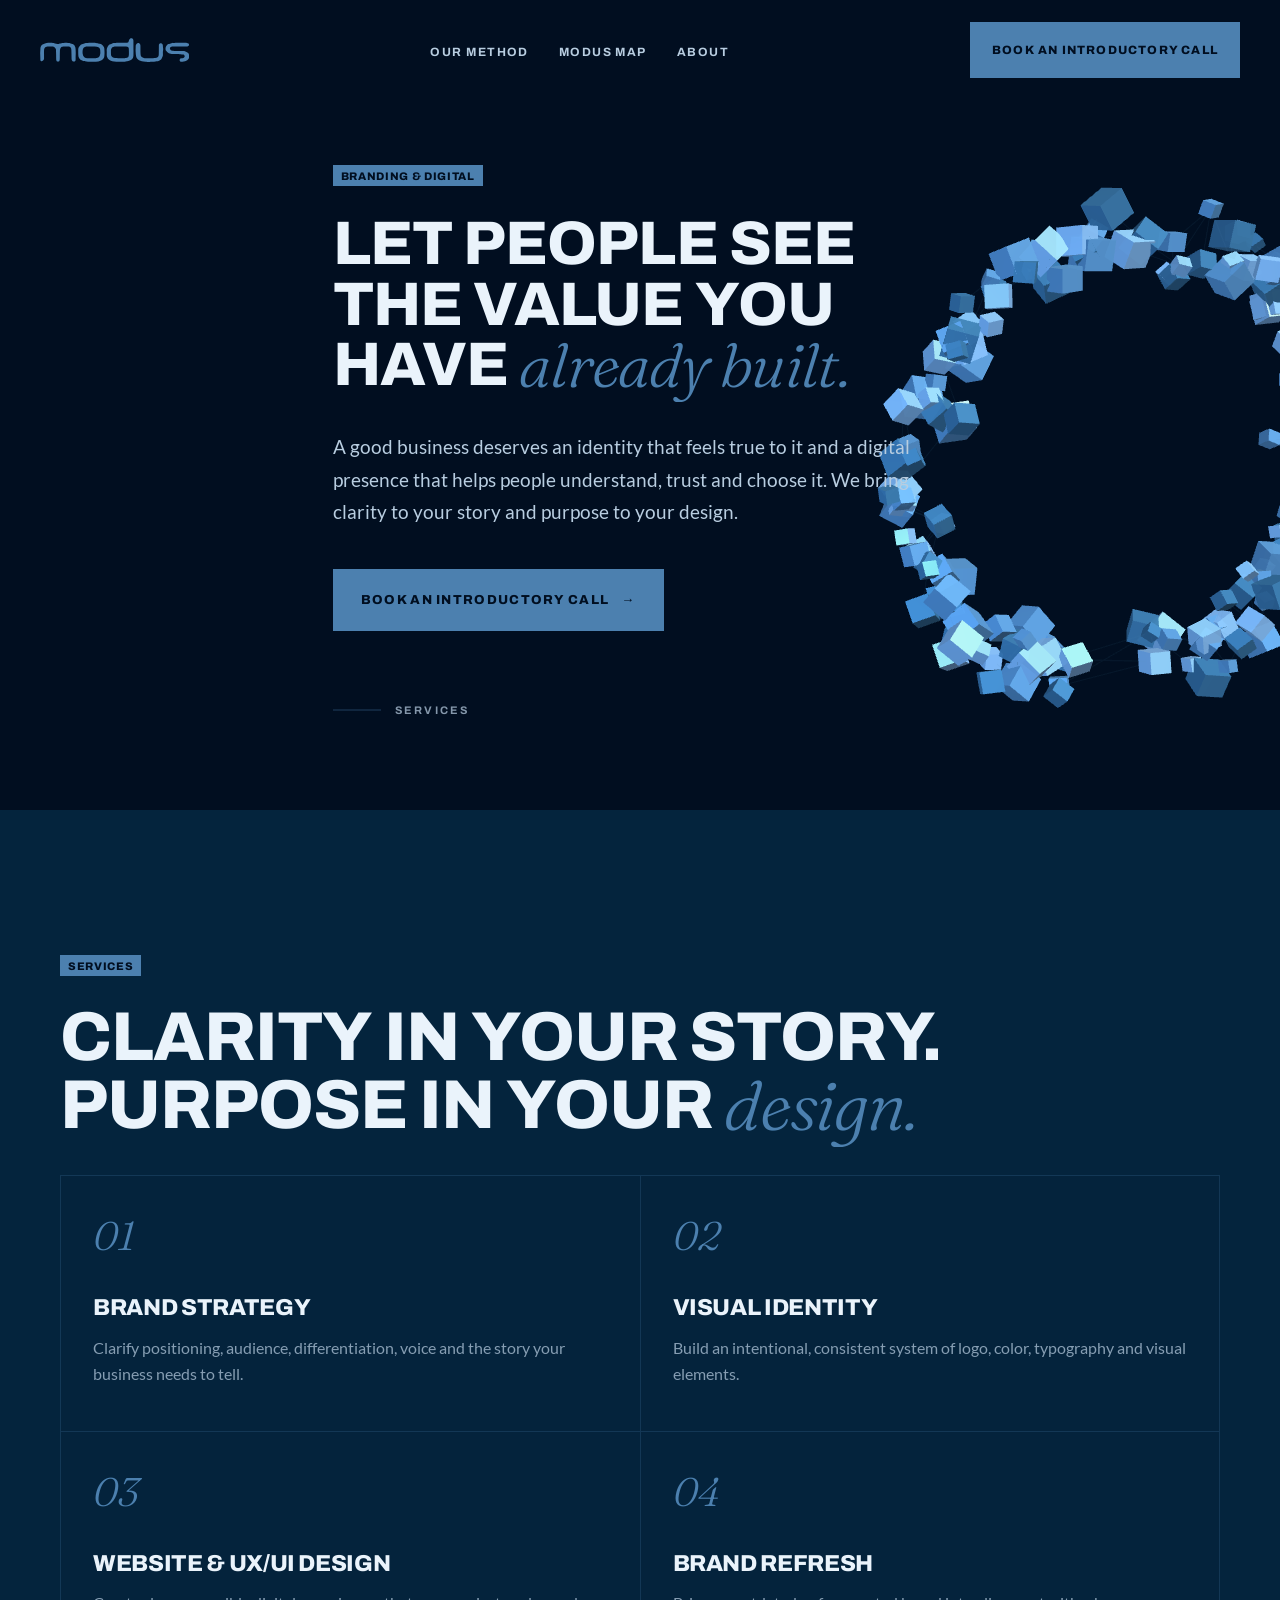
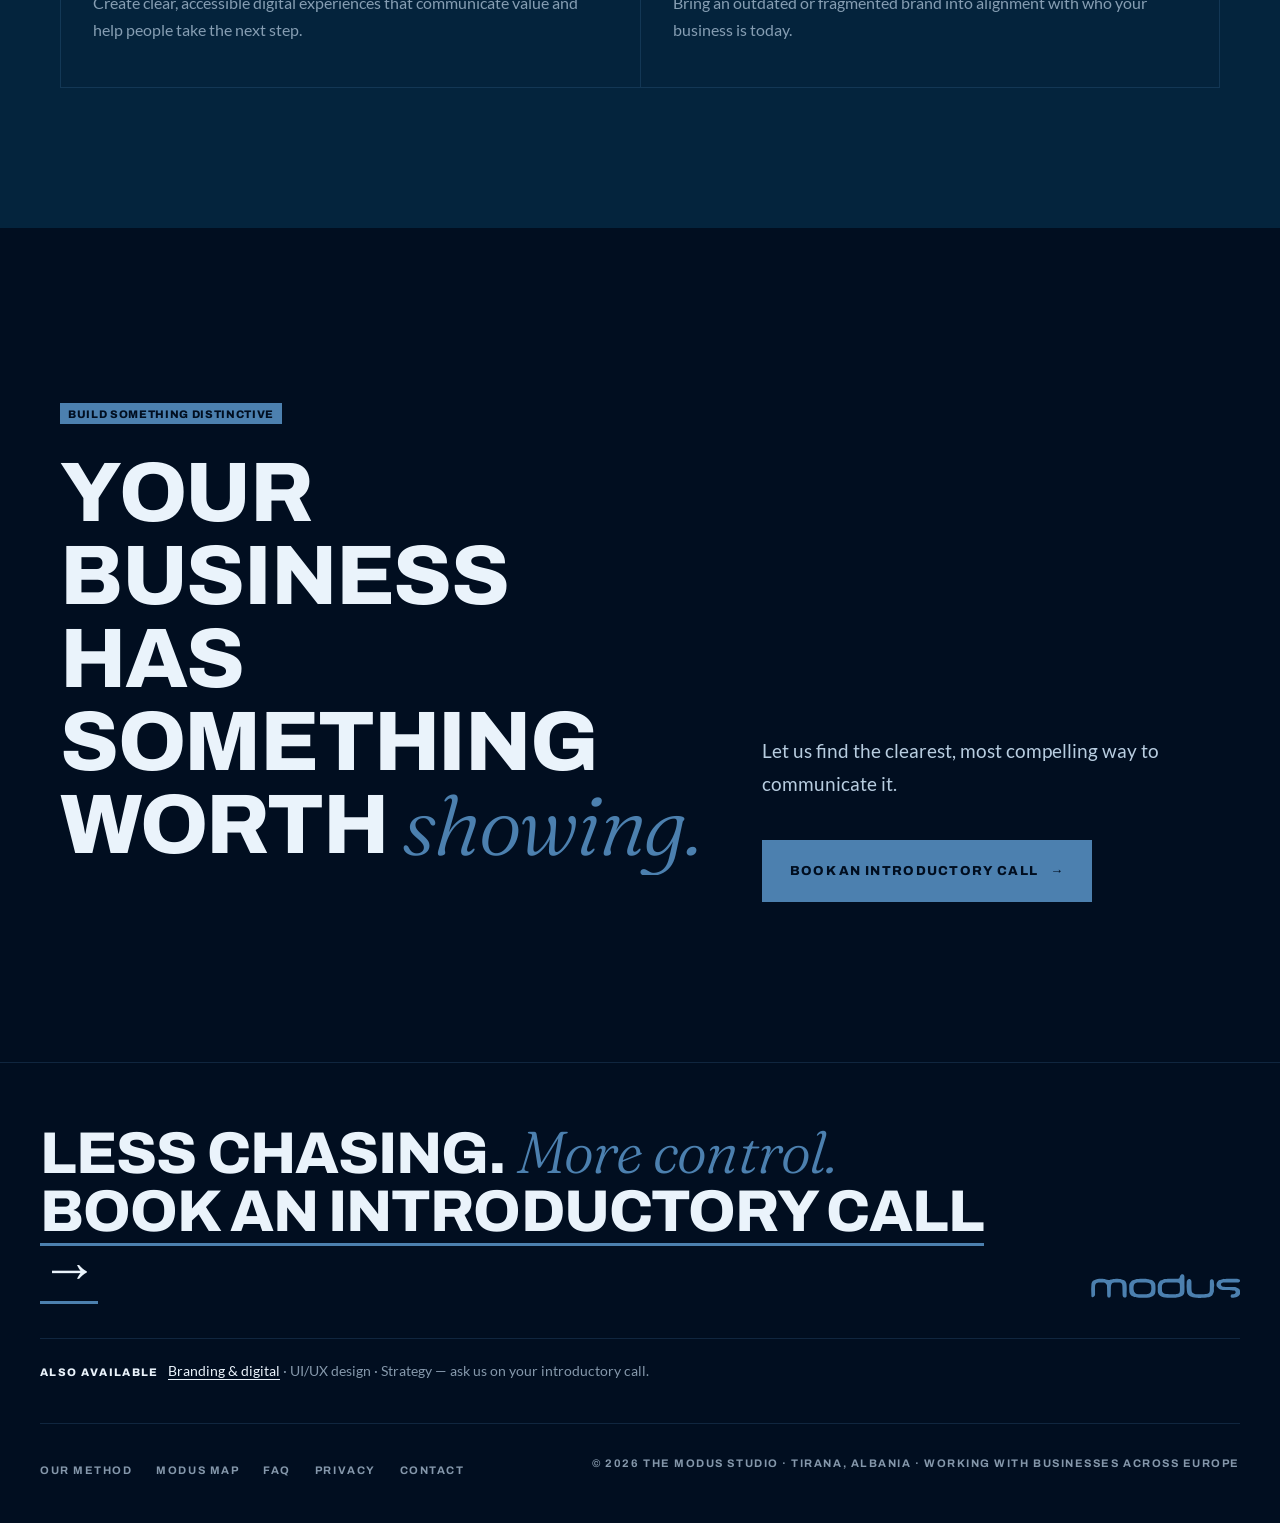
==== branding-digital.html @ 5e553e84 "Use the v8 Navy design with the Update Plan v2.1 content - Restore the v8 Navy automation look: #042" ====
<!DOCTYPE html>
<html lang="en">
<head>
<meta charset="UTF-8">
<meta name="viewport" content="width=device-width, initial-scale=1.0">
<title>Branding & Digital — Brand Strategy, Visual Identity & Websites | The Modus Studio</title>
<meta name="description" content="An identity that feels true to your business and a digital presence that helps people understand, trust and choose it.">
<link rel="canonical" href="https://themodusstudio.com/branding-digital">
<meta name="robots" content="index, follow">
<meta name="theme-color" content="#010E20">
<meta property="og:type" content="website">
<meta property="og:site_name" content="The Modus Studio">
<meta property="og:url" content="https://themodusstudio.com/branding-digital">
<meta property="og:title" content="Branding & Digital — Brand Strategy, Visual Identity & Websites | The Modus Studio">
<meta property="og:description" content="An identity that feels true to your business and a digital presence that helps people understand, trust and choose it.">
<meta name="twitter:card" content="summary">
<link rel="icon" href="favicon.svg" type="image/svg+xml">
<link rel="preload" href="fonts/archivo-latin-800-normal.woff2" as="font" type="font/woff2" crossorigin>
<link rel="stylesheet" href="styles.css">

</head>
<body class="theme-brand" data-shape="ring">
<svg width="0" height="0" style="position:absolute" aria-hidden="true"><symbol id="modus-logo" viewBox="0 0 411 66"><path fill="currentColor" fill-rule="evenodd" d="M294.7 65.7C294.4 65.6 292.4 65.3 290.1 65.1C281.9 64.5 277.1 63.3 272.3 60.9C270.1 59.9 269.0 58.9 267.5 56.9C264.4 52.7 263.5 48.8 263.0 37.5C262.8 34.3 262.8 31.2 262.9 30.8C263.0 30.3 263.1 27.9 263.1 25.4C263.2 20.4 263.4 19.5 265.2 16.8C266.7 14.6 268.8 13.6 271.4 13.9C273.3 14.2 275.4 16.5 276.0 19.2C276.2 20.0 276.3 24.0 276.3 30.6C276.2 45.8 276.7 49.3 279.0 51.5C280.0 52.5 282.2 53.8 283.8 54.4C286.8 55.6 288.6 55.8 301.4 55.7C311.9 55.7 313.8 55.7 316.6 55.3C322.8 54.4 325.2 52.7 326.3 48.3C326.8 46.5 326.8 45.4 326.8 32.5L326.9 18.6 L327.6 17.1C328.3 15.9 328.6 15.5 329.8 14.9C332.7 13.4 335.7 14.6 337.3 17.7C337.7 18.7 337.8 19.5 338.0 22.5C338.1 24.5 338.3 26.9 338.5 27.8C338.9 30.0 338.8 32.2 338.4 34.1C338.1 35.3 338.0 37.2 338.0 41.7L338.1 47.6 L337.3 49.9C336.8 51.1 336.3 52.6 336.1 53.2C335.5 55.2 334.0 57.9 333.0 58.8C331.2 60.6 323.9 64.0 321.9 64.0C321.5 64.0 319.8 64.2 318.1 64.5C316.0 64.9 313.2 65.1 308.6 65.2C305.1 65.4 301.7 65.6 301.3 65.7C300.1 66.1 295.3 66.1 294.7 65.7ZM134.8 65.5C134.5 65.4 133.3 65.2 132.1 65.1C125.4 64.6 121.5 64.1 119.6 63.4C119.1 63.2 118.5 63.0 118.3 63.0C118.1 63.0 117.6 62.8 117.2 62.6C116.7 62.4 115.5 61.9 114.5 61.5C112.1 60.5 110.5 59.2 108.8 56.9C107.2 54.8 106.2 52.8 105.8 51.0C105.4 49.4 105.1 42.6 105.1 35.1C105.2 29.5 105.3 28.3 106.7 25.6C107.4 24.2 111.2 19.3 112.2 18.4C113.6 17.3 116.1 16.3 119.9 15.5C121.2 15.2 122.9 14.8 123.5 14.6C125.3 14.0 133.5 13.5 141.6 13.4C147.9 13.3 149.8 13.4 153.1 13.8C155.3 14.1 157.5 14.4 158.0 14.5C158.5 14.6 159.5 14.8 160.2 14.9C162.8 15.2 166.9 16.3 168.6 17.2C170.2 17.9 170.7 18.3 172.6 20.7C175.3 23.9 175.6 24.2 176.2 26.1C177.0 28.4 177.0 28.5 177.3 34.9C177.5 39.4 177.5 41.9 177.3 45.1C176.7 52.7 176.4 54.1 174.1 56.8C170.0 61.8 163.7 64.4 153.6 65.0C151.6 65.1 149.5 65.3 149.0 65.4C147.9 65.6 135.4 65.7 134.8 65.5ZM218.5 65.5C205.6 65.1 199.8 64.4 194.9 62.4C189.0 60.1 187.0 58.3 184.9 53.2C183.7 50.2 183.4 47.8 183.6 42.2C183.7 39.6 183.7 36.4 183.5 35.2C183.1 30.3 184.9 24.7 188.7 19.9C190.3 17.8 191.6 17.1 197.5 15.5C204.1 13.7 207.6 13.5 226.5 13.4C232.9 13.3 238.7 13.2 239.5 13.1C242.5 12.7 243.6 11.5 244.4 7.7C245.0 4.8 245.4 4.1 247.6 2.1C248.8 0.9 250.0 0.6 252.1 0.9C253.2 1.0 253.5 1.2 254.6 2.3C255.7 3.4 256.2 4.4 256.8 6.1C257.1 7.1 257.3 44.4 257.0 48.4C256.7 51.8 256.2 53.7 254.9 56.0C253.3 58.6 251.8 59.9 248.4 61.4C248.0 61.6 247.1 61.9 246.5 62.2C244.5 63.1 241.7 63.9 239.6 64.2C238.5 64.4 237.3 64.6 236.9 64.6C236.2 64.7 230.9 65.2 226.2 65.6C225.6 65.6 222.1 65.6 218.5 65.5ZM387.2 65.0C384.4 64.4 383.2 61.4 384.6 58.7C385.6 57.0 386.6 56.3 389.0 55.9C393.7 55.1 395.4 54.4 396.7 52.8C398.4 50.9 398.4 49.0 396.7 47.2C395.8 46.1 395.6 46.0 393.9 45.7C392.9 45.4 391.1 45.2 389.8 45.1C388.4 45.0 386.6 44.8 385.6 44.6C384.2 44.3 381.5 44.1 372.4 44.0C361.9 43.8 360.7 43.8 359.0 43.3C355.0 42.2 353.4 41.3 349.9 38.3C346.1 35.1 345.2 33.3 345.2 29.6C345.2 26.3 345.9 24.3 348.4 20.8C349.8 18.7 351.5 17.3 353.1 16.8C355.7 16.0 359.6 15.0 360.1 15.0C360.4 15.0 361.3 14.8 362.0 14.6C364.9 13.9 370.9 13.5 385.9 13.4C399.2 13.3 400.9 13.3 403.8 13.7C407.4 14.2 408.3 14.7 409.4 16.8C410.1 18.1 410.1 19.7 409.3 20.7C408.6 21.7 406.7 22.9 405.5 23.1C404.9 23.2 395.5 23.3 384.8 23.4C364.1 23.4 362.2 23.5 360.1 24.6C358.8 25.2 358.3 25.7 357.7 26.8C357.1 27.9 357.1 28.5 357.7 30.2C358.2 31.9 359.7 33.6 361.2 34.4C363.1 35.3 365.9 35.5 381.6 35.7L396.4 35.9 L398.5 36.6C402.3 37.8 406.6 40.2 408.0 42.0C409.8 44.3 410.8 49.1 410.3 52.7C409.9 55.3 409.0 57.0 407.0 59.0C404.4 61.6 400.7 63.3 395.1 64.5C392.3 65.1 388.6 65.3 387.2 65.0ZM47.9 64.7C46.1 64.0 45.2 62.7 44.7 60.2C44.5 59.2 44.4 53.9 44.3 45.1C44.1 36.8 44.0 31.3 43.8 30.9C42.8 27.9 41.1 25.7 39.0 24.6C37.5 23.9 33.7 23.5 27.5 23.5C16.4 23.5 13.6 24.7 11.7 30.0C11.2 31.6 11.2 32.0 11.1 44.9L11.1 58.1 L10.4 59.4C8.3 63.3 4.7 65.1 2.5 63.3C1.0 62.1 1.0 61.8 0.9 54.1C0.8 50.3 0.7 46.5 0.6 45.6C0.5 44.8 0.4 42.5 0.5 40.5C0.7 38.5 0.8 34.5 1.0 31.6C1.2 26.2 1.4 25.2 2.6 22.6C4.0 19.9 6.2 17.7 8.6 16.9C16.7 13.9 21.3 13.1 29.5 13.3C33.9 13.4 38.5 13.9 39.3 14.4C40.3 15.0 48.4 16.7 50.4 16.7C51.3 16.7 53.9 16.1 56.1 15.3C58.3 14.5 59.9 14.2 62.1 14.0C63.5 13.9 65.4 13.6 66.2 13.5C69.8 12.9 79.8 13.7 84.2 14.9C88.4 16.0 89.1 16.2 89.6 16.5C93.8 18.4 94.2 18.8 96.5 23.9C96.6 24.1 97.0 25.3 97.3 26.4C98.0 29.1 98.5 39.4 98.2 45.5C98.1 47.9 98.0 52.4 98.0 55.5C98.0 60.9 98.0 61.2 97.4 62.3C96.5 63.9 94.8 64.8 92.5 64.8C91.0 64.8 90.7 64.7 89.7 64.1C88.4 63.2 87.3 61.3 87.0 59.2C86.8 58.3 86.7 52.6 86.6 45.6C86.5 30.1 86.3 28.0 84.0 25.8C82.4 24.4 81.5 24.1 76.9 23.6C73.2 23.3 72.0 23.2 68.4 23.5C61.9 23.9 60.4 24.1 59.3 24.8C57.6 25.9 56.6 27.5 55.6 30.5C55.0 32.2 54.9 33.0 54.7 38.5C54.6 41.9 54.5 47.7 54.5 51.4C54.5 59.4 54.3 61.6 53.2 63.0C52.8 63.5 52.2 64.2 51.9 64.4C51.1 64.9 49.1 65.1 47.9 64.7ZM156.1 55.3C159.5 54.3 161.9 52.8 163.2 51.0C164.0 49.8 164.7 47.6 165.2 45.1C165.4 44.3 165.7 43.1 165.8 42.5C166.1 40.9 165.8 33.5 165.3 31.6C163.8 25.8 159.1 23.4 149.9 23.5C148.1 23.6 142.7 23.5 138.0 23.4C130.9 23.3 129.0 23.4 127.1 23.7C121.9 24.6 118.7 27.4 117.6 32.1C117.4 32.9 117.2 35.3 117.1 37.4C117.0 40.8 117.0 41.4 117.6 44.3C118.0 46.1 118.4 47.7 118.5 48.0C118.6 48.2 119.0 49.0 119.4 49.8C120.2 51.6 122.0 53.2 124.0 54.2C126.7 55.6 131.5 56.0 145.5 55.9C153.6 55.8 154.5 55.7 156.1 55.3ZM236.6 55.2C240.7 54.5 242.0 53.7 243.4 50.9C244.4 49.0 244.6 47.0 244.5 38.9C244.5 30.4 244.2 27.7 243.3 26.2C242.3 24.6 241.4 24.1 239.1 23.8C236.9 23.5 206.6 23.6 203.6 23.9C199.4 24.3 196.6 27.0 195.4 31.7C195.0 33.0 195.0 34.4 195.1 40.0C195.2 46.2 195.2 46.7 195.7 48.0C197.4 52.0 201.0 54.5 206.3 55.3C208.1 55.6 211.6 55.7 221.2 55.7C232.7 55.7 233.9 55.7 236.6 55.2Z"/></symbol></svg>

<div class="loader" id="loader" aria-hidden="true">
  <div class="lg"><svg class="base" viewBox="0 0 411 66"><use href="#modus-logo"/></svg><svg class="fill" id="loaderFill" viewBox="0 0 411 66"><use href="#modus-logo"/></svg></div>
  <span class="cap">Less chasing · More control</span>
  <span class="pct" id="loaderPct">0%</span>
</div>

<canvas id="stage" aria-hidden="true"></canvas>

<header class="hdr">
  <a href="index.html" class="logo" aria-label="The Modus Studio — home"><svg viewBox="0 0 411 66"><use href="#modus-logo"/></svg></a>
  <ul class="nav"><li><a href="our-approach.html">Our Method</a></li><li><a href="map.html">Modus Map</a></li><li><a href="index.html#about">About</a></li></ul>
  <a href="contact.html" class="talk">Book an introductory call</a>
  <button class="menu-btn" id="menuBtn" aria-expanded="false" aria-controls="menu"><span class="o">Menu</span><span class="c">Close</span></button>
</header>
<div class="menu" id="menu"><nav aria-label="Mobile"><a href="index.html">Home</a><a href="our-approach.html">Our Method</a><a href="map.html">Modus Map</a><a href="index.html#about">About</a><a href="contact.html"><em>Book an introductory call</em></a></nav><p class="menu-foot">The Modus Studio · Tirana, Albania · Working across Europe</p></div>

<main>
<section class="hero sub">
  <div class="wrap">
    <div class="tag rv">Branding &amp; Digital</div>
    <h1 class="split">Let people see the value you have <em>already built.</em></h1>
    <p class="lead rv">A good business deserves an identity that feels true to it and a digital presence that helps people understand, trust and choose it. We bring clarity to your story and purpose to your design.</p>
    <div class="ctas rv"><a href="contact.html" class="btn btn-fill">Book an introductory call <span class="ar">→</span></a></div>
    <div class="scroll-cue rv"><i></i>Services</div>
  </div>
</section>
<section class="alt">
  <div class="wrap">
    <div class="tag">Services</div>
    <h2 class="h2 split">Clarity in your story. Purpose in your <em>design.</em></h2>
    <div class="grid g2 rv">
      <div class="card"><div class="n">01</div><h3>Brand Strategy</h3><p>Clarify positioning, audience, differentiation, voice and the story your business needs to tell.</p></div>
      <div class="card"><div class="n">02</div><h3>Visual Identity</h3><p>Build an intentional, consistent system of logo, color, typography and visual elements.</p></div>
      <div class="card"><div class="n">03</div><h3>Website &amp; UX/UI Design</h3><p>Create clear, accessible digital experiences that communicate value and help people take the next step.</p></div>
      <div class="card"><div class="n">04</div><h3>Brand Refresh</h3><p>Bring an outdated or fragmented brand into alignment with who your business is today.</p></div>
    </div>
  </div>
</section>
<section class="final">
  <div class="wrap final-box">
    <div><div class="tag">Build something distinctive</div><h2 class="h2 split">Your business has something worth <em>showing.</em></h2></div>
    <div><p class="lead rv">Let us find the clearest, most compelling way to communicate it.</p><div class="ctas rv"><a href="contact.html" class="btn btn-fill">Book an introductory call <span class="ar">→</span></a></div></div>
  </div>
</section>
</main>

<footer>
  <p class="foot-cta">Less chasing. <em>More control.</em><br><a href="contact.html">Book an introductory call →</a></p>
  <a href="index.html" class="foot-logo" aria-label="The Modus Studio"><svg viewBox="0 0 411 66"><use href="#modus-logo"/></svg></a>
  <p class="also"><b>Also available</b><a href="branding-digital.html">Branding &amp; digital</a> · UI/UX design · Strategy — ask us on your introductory call.</p>
  <div class="foot-bottom">
    <ul class="foot-links"><li><a href="our-approach.html">Our Method</a></li><li><a href="map.html">Modus Map</a></li><li><a href="index.html#faq">FAQ</a></li><li><a href="privacy.html">Privacy</a></li><li><a href="contact.html">Contact</a></li></ul>
    <p>© 2026 The Modus Studio · Tirana, Albania · Working with businesses across Europe</p>
  </div>
</footer>

<script src="js/three.min.js"></script>
<script src="site.js"></script>
</body>
</html>
---- styles.css ----
@font-face{font-family:'Archivo';font-weight:500;font-style:normal;font-display:swap;src:url(fonts/archivo-latin-500-normal.woff2) format('woff2')}
@font-face{font-family:'Archivo';font-weight:700;font-style:normal;font-display:swap;src:url(fonts/archivo-latin-700-normal.woff2) format('woff2')}
@font-face{font-family:'Archivo';font-weight:800;font-style:normal;font-display:swap;src:url(fonts/archivo-latin-800-normal.woff2) format('woff2')}
@font-face{font-family:'Fraunces';font-weight:300;font-style:italic;font-display:swap;src:url(fonts/fraunces-latin-300-italic.woff2) format('woff2')}
@font-face{font-family:'Lato';font-weight:400;font-style:normal;font-display:swap;src:url(fonts/lato-latin-400-normal.woff2) format('woff2')}
@font-face{font-family:'Lato';font-weight:700;font-style:normal;font-display:swap;src:url(fonts/lato-latin-700-normal.woff2) format('woff2')}
/* ───────── Modus Studio ─────────
   palette  automation #74A3D1 #4C80AF #32668E · branding #0A3957 #04243D #010E20 · pale #DAF9FF */
:root{
  --a1:#74A3D1; --a2:#4C80AF; --a3:#32668E; --pale:#DAF9FF;
  --b1:#0A3957; --b2:#04243D; --b3:#010E20;
  --bg:var(--b3);
  --ink:#eaf3fb;
  --text:#b8cde0;
  --muted:rgba(184,205,224,.68);
  --line:rgba(116,163,209,.16);
  --card:rgba(4,36,61,.8);
  --display:'Archivo','Helvetica Neue',Arial,sans-serif;
  --serif:'Fraunces',Georgia,'Times New Roman',serif;
  --body:'Lato','Helvetica Neue',Arial,sans-serif;
  --ease:cubic-bezier(.22,.8,.24,1);
}
*,*::before,*::after{box-sizing:border-box;margin:0;padding:0}
html{scroll-behavior:smooth;-webkit-text-size-adjust:100%}
/* Automation pages: #4C80AF background, navy logo */
body.theme-auto{
  --bg:#4C80AF;
  --ink:#04243D;
  --text:#010E20;
  --muted:#010E20;
  --line:rgba(1,14,32,.22);
  --card:rgba(116,163,209,.42);
  --accent:#DAF9FF;
  --logo:#04243D;
  --tag-bg:#04243D; --tag-ink:#DAF9FF;
  --btn-bg:#04243D; --btn-ink:#DAF9FF; --btn-hover:#010E20;
  --fill:#04243D; --fill-ink:#DAF9FF; --fill-sub:#b8cde0;
  --hdr:rgba(76,128,175,.88);
  --alt:#4C80AF;
  --form-bg:#74A3D1;
}
/* Automation, light option: #74A3D1 background, #32668E logo */
body.theme-auto-light{
  --bg:#74A3D1;
  --ink:#04243D;
  --text:#010E20;
  --muted:#010E20;
  --line:rgba(50,102,142,.35);
  --card:rgba(218,249,255,.32);
  --accent:#0A3957;
  --num:#32668E;
  --logo:#32668E;
  --tag-bg:#32668E; --tag-ink:#ffffff;
  --btn-bg:#32668E; --btn-ink:#ffffff; --btn-hover:#04243D;
  --fill:#32668E; --fill-ink:#ffffff; --fill-sub:#DAF9FF;
  --hdr:rgba(116,163,209,.9);
  --alt:#74A3D1;
  --form-bg:#9cc0e2;
}
/* Automation, navy option: #04243D background, #4C80AF logo */
body.theme-auto-navy{
  --bg:#04243D;
  --ink:#eaf3fb;
  --text:#c3d6e8;
  --muted:rgba(195,214,232,.78);
  --line:rgba(116,163,209,.2);
  --card:rgba(10,57,87,.7);
  --accent:#74A3D1;
  --num:#4C80AF;
  --logo:#4C80AF;
  --tag-bg:#4C80AF; --tag-ink:#010E20;
  --btn-bg:#4C80AF; --btn-ink:#010E20; --btn-hover:#74A3D1;
  --fill:#4C80AF; --fill-ink:#010E20; --fill-sub:#04243D;
  --hdr:rgba(4,36,61,.9);
  --alt:#04243D;
  --form-bg:#0A3957;
}
/* Branding pages: #04243D / #010E20 backgrounds, #4C80AF logo */
body.theme-brand{
  --bg:#010E20;
  --ink:#eaf3fb;
  --text:#b8cde0;
  --muted:rgba(184,205,224,.72);
  --line:rgba(76,128,175,.22);
  --card:rgba(4,36,61,.85);
  --accent:#4C80AF;
  --logo:#4C80AF;
  --tag-bg:#4C80AF; --tag-ink:#010E20;
  --btn-bg:#4C80AF; --btn-ink:#010E20; --btn-hover:#74A3D1;
  --fill:#4C80AF; --fill-ink:#010E20; --fill-sub:#04243D;
  --hdr:rgba(1,14,32,.88);
  --alt:#04243D;
}
body{background:var(--bg);color:var(--text);font-family:var(--body);font-size:17px;line-height:1.7;overflow-x:hidden;-webkit-font-smoothing:antialiased}
body.locked{overflow:hidden}
a{color:inherit;text-decoration:none}
button{font:inherit;color:inherit;background:none;border:0;cursor:pointer}
:focus-visible{outline:2px solid var(--ink);outline-offset:3px}
h1,h2,h3{font-family:var(--display);font-weight:800;text-transform:uppercase;color:var(--ink);letter-spacing:-.015em;line-height:.98}
h1 em,h2 em,h3 em{font-family:var(--serif);font-style:italic;font-weight:300;text-transform:none;color:var(--accent);letter-spacing:-.02em}
#stage{position:fixed;inset:0;width:100vw;height:100vh;z-index:0;pointer-events:none}
main,footer{position:relative;z-index:1}
.wrap{max-width:1240px;margin:0 auto;padding:0 40px}
section{position:relative;padding:140px 0}

/* ───────── Loader (first visit per session) ───────── */
.loader{position:fixed;inset:0;z-index:200;background:var(--bg);display:none;align-items:center;justify-content:center;transition:transform 1s var(--ease)}
.show-loader .loader{display:flex}
.loader.done{transform:translateY(-100%)}
.loader .lg{position:relative;width:min(280px,60vw)}
.loader .lg svg{width:100%;height:auto;display:block}
.loader .base{color:var(--line)}
.loader .fill{position:absolute;inset:0;color:var(--logo);clip-path:inset(0 100% 0 0)}
.loader .pct{position:absolute;right:32px;bottom:26px;font-family:var(--display);font-weight:800;font-size:clamp(48px,9vw,120px);line-height:1;color:var(--logo);letter-spacing:-.03em}
.loader .cap{position:absolute;left:32px;bottom:34px;font-size:11px;letter-spacing:.24em;text-transform:uppercase;color:var(--muted);font-weight:700}

/* ───────── Header ───────── */
.hdr{position:fixed;top:0;left:0;right:0;z-index:120;display:flex;align-items:center;justify-content:space-between;gap:30px;padding:22px 40px;transition:background-color .4s,padding .4s var(--ease)}
.hdr.scrolled{background:var(--hdr);backdrop-filter:blur(12px);-webkit-backdrop-filter:blur(12px);padding-top:14px;padding-bottom:14px;box-shadow:0 1px 0 var(--line)}
.logo{display:block;color:var(--logo);flex:none}
.logo svg{height:24px;width:auto;display:block}
.nav{display:flex;align-items:center;gap:6px;list-style:none}
.nav a{font-family:var(--display);font-weight:700;font-size:12px;letter-spacing:.12em;text-transform:uppercase;color:var(--text);padding:10px 12px;position:relative;transition:color .3s}
.nav a::after{content:"";position:absolute;left:12px;right:12px;bottom:4px;height:2px;background:var(--fill);transform:scaleX(0);transform-origin:left;transition:transform .45s var(--ease)}
.nav a:hover,.nav a.on{color:var(--ink)}
.nav a:hover::after,.nav a.on::after{transform:none}
.talk{flex:none;display:grid;place-items:center;height:56px;padding:0 22px;background:var(--fill);color:var(--fill-ink);font-family:var(--display);font-weight:800;font-size:12px;letter-spacing:.1em;text-transform:uppercase;transition:transform .45s var(--ease),background-color .3s}
.talk:hover{transform:rotate(-4deg);background:var(--btn-hover)}
.menu-btn{display:none;width:60px;height:60px;background:var(--fill);color:var(--fill-ink);font-family:var(--display);font-weight:800;font-size:12px;letter-spacing:.08em;text-transform:uppercase;place-items:center}
.menu-btn .c{display:none}
body.menu-open .menu-btn .o{display:none}
body.menu-open .menu-btn .c{display:inline}

.menu{position:fixed;inset:0;z-index:110;background:rgba(1,14,32,.96);backdrop-filter:blur(10px);-webkit-backdrop-filter:blur(10px);display:flex;flex-direction:column;justify-content:center;padding:110px 24px 30px;clip-path:circle(0% at calc(100% - 50px) 50px);transition:clip-path .9s var(--ease);visibility:hidden}
body.menu-open .logo{color:#4C80AF}
body.menu-open .menu{clip-path:circle(150% at calc(100% - 50px) 50px);visibility:visible}
.menu nav{display:flex;flex-direction:column;gap:4px}
.menu nav a{font-family:var(--display);font-weight:800;font-size:clamp(30px,8vw,64px);line-height:1.05;text-transform:uppercase;color:#eaf3fb;letter-spacing:-.02em;opacity:0;transform:translateY(30px);transition:opacity .6s var(--ease),transform .6s var(--ease)}
.menu nav a em{font-family:var(--serif);font-style:italic;font-weight:300;text-transform:none;color:#4C80AF}
body.menu-open .menu nav a{opacity:1;transform:none}
body.menu-open .menu nav a:nth-child(2){transition-delay:.06s}
body.menu-open .menu nav a:nth-child(3){transition-delay:.12s}
body.menu-open .menu nav a:nth-child(4){transition-delay:.18s}
body.menu-open .menu nav a:nth-child(5){transition-delay:.24s}
body.menu-open .menu nav a:nth-child(6){transition-delay:.3s}
.menu-foot{margin-top:46px;font-family:var(--display);font-weight:700;font-size:11px;letter-spacing:.14em;text-transform:uppercase;color:rgba(184,205,224,.7)}

/* ───────── Type & reveal ───────── */
.tag{display:inline-block;background:var(--fill);color:var(--fill-ink);font-family:var(--display);font-weight:800;font-size:11px;letter-spacing:.06em;text-transform:uppercase;padding:4px 8px 3px;line-height:1.3;margin-bottom:28px}
.h2{font-size:clamp(36px,5.4vw,80px);max-width:1050px;margin-bottom:34px}
.lead{font-size:clamp(17px,1.5vw,20px);max-width:640px;color:var(--text)}
.lead + .lead{margin-top:16px}
.split .w{display:inline-block;overflow:hidden;vertical-align:top;padding-bottom:.08em;margin-bottom:-.08em}
.split .w > span{display:inline-block;transform:translateY(105%);transition:transform 1s var(--ease)}
.split.in .w > span{transform:none}
.rv{opacity:0;transform:translateY(30px);transition:opacity 1s var(--ease),transform 1s var(--ease)}
.rv.in{opacity:1;transform:none}
.scrub .wd{opacity:.2;transition:opacity .25s linear}
.scrub .wd.lit{opacity:1}

/* buttons */
.btn{display:inline-flex;align-items:center;gap:12px;font-family:var(--display);font-weight:800;font-size:13px;letter-spacing:.1em;text-transform:uppercase;padding:20px 28px;transition:transform .35s var(--ease),background-color .3s,color .3s,box-shadow .3s}
.btn .ar{transition:transform .35s var(--ease)}
.btn:hover .ar{transform:translateX(5px)}
.btn-fill{background:var(--fill);color:var(--fill-ink)}
.btn-fill:hover{background:var(--btn-hover);transform:translateY(-2px)}
.btn-line{color:var(--ink);box-shadow:inset 0 0 0 2px var(--ink)}
.btn-line:hover{background:var(--ink);color:var(--bg);box-shadow:inset 0 0 0 2px var(--ink)}
.ctas{display:flex;gap:12px;flex-wrap:wrap;margin-top:40px}

/* ───────── Hero ───────── */
.hero{min-height:100vh;padding:160px 0 90px;display:flex;align-items:center}
.hero h1{font-size:clamp(46px,6.6vw,110px);max-width:min(840px,56vw);margin-bottom:34px}
.hero.sub{min-height:86vh}
.hero.sub h1{font-size:clamp(40px,5.4vw,90px);max-width:min(840px,56vw)}
.contact-grid h1,.calm .hero.sub h1{max-width:none}
.hero .lead{max-width:600px}
.eyebrow-line{font-family:var(--display);font-weight:700;font-size:12px;letter-spacing:.2em;text-transform:uppercase;color:var(--accent);margin-bottom:30px}
.scroll-cue{margin-top:70px;display:flex;align-items:center;gap:14px;font-family:var(--display);font-weight:700;font-size:11px;letter-spacing:.2em;text-transform:uppercase;color:var(--muted)}
.scroll-cue i{width:48px;height:2px;background:var(--line);position:relative;overflow:hidden}
.scroll-cue i::after{content:"";position:absolute;inset:0;background:var(--ink);transform:translateX(-100%);animation:scan 2.2s var(--ease) infinite}
@keyframes scan{to{transform:translateX(100%)}}

/* ───────── Recognition (scrub statement) ───────── */
.recog .statement{font-family:var(--display);font-weight:700;font-size:clamp(22px,2.6vw,38px);line-height:1.28;letter-spacing:-.01em;color:var(--ink);max-width:1000px}
.bridge{margin-top:46px;display:flex;align-items:flex-start;gap:18px;max-width:720px;font-size:18px;color:var(--text)}
.bridge::before{content:"";flex:none;width:44px;height:2px;background:var(--fill);margin-top:14px}

/* ───────── Pathways ───────── */
.paths{display:grid;grid-template-columns:repeat(3,1fr);border-top:1px solid var(--line);border-left:1px solid var(--line);margin-top:20px}
.path{position:relative;display:flex;flex-direction:column;min-height:420px;padding:40px 34px 36px;border-right:1px solid var(--line);border-bottom:1px solid var(--line);background:var(--card);overflow:hidden;transition:color .45s}
.path::before{content:"";position:absolute;inset:0;background:var(--fill);transform:translateY(101%);transition:transform .65s var(--ease)}
.path > *{position:relative}
.path:hover::before{transform:none}
.path .n{font-family:var(--serif);font-style:italic;font-weight:300;font-size:56px;line-height:1;color:var(--num,var(--accent));transition:color .45s}
.path h3{font-size:clamp(24px,2.3vw,34px);margin-top:auto;margin-bottom:14px;transition:color .45s}
.path p{color:var(--muted);transition:color .45s}
.path .go{margin-top:28px;font-family:var(--display);font-weight:800;font-size:12px;letter-spacing:.12em;text-transform:uppercase;color:var(--accent);display:flex;align-items:center;gap:10px;transition:color .45s}
.path .go span{transition:transform .4s var(--ease)}
.path:hover .n,.path:hover h3,.path:hover .go{color:var(--fill-ink)}
.path:hover p{color:var(--fill-sub)}
.path:hover .go span{transform:translateX(6px)}

/* ───────── Split (title left / text right) ───────── */
.split2{display:grid;grid-template-columns:1.2fr 1fr;gap:80px;align-items:end}
.split2 .h2{margin-bottom:0}

/* ───────── Outcomes ───────── */
.outcomes{list-style:none;margin-top:30px;border-top:1px solid var(--line)}
.outcomes li{display:grid;grid-template-columns:90px 1fr;align-items:center;gap:20px;padding:26px 0;border-bottom:1px solid var(--line);font-family:var(--display);font-weight:700;font-size:clamp(20px,2.2vw,32px);line-height:1.2;color:var(--ink);letter-spacing:-.01em;transition:padding .5s var(--ease),color .3s}
.outcomes li span{font-family:var(--serif);font-style:italic;font-weight:300;font-size:.9em;color:var(--num,var(--accent))}
.outcomes li:hover{padding-left:16px;color:var(--accent)}

/* ───────── Process timeline ───────── */
.flow{display:grid;grid-template-columns:repeat(5,1fr);gap:0;margin-top:30px;counter-reset:f}
.flow li{list-style:none;position:relative;padding:30px 24px 0 0;border-top:2px solid var(--line)}
.flow li::before{content:"";position:absolute;left:0;top:-7px;width:12px;height:12px;background:var(--fill);transform:scale(.6);transition:transform .5s var(--ease)}
.flow li.in::before{transform:none}
.flow li::after{content:"";position:absolute;left:0;top:-2px;height:2px;width:0;background:var(--fill);transition:width 1.1s var(--ease)}
.flow li.in::after{width:100%}
.flow .k{font-family:var(--serif);font-style:italic;font-weight:300;font-size:40px;line-height:1;color:var(--num,var(--accent));display:block;margin-bottom:16px}
.flow b{display:block;font-family:var(--display);font-weight:800;font-size:clamp(17px,1.5vw,21px);text-transform:uppercase;color:var(--ink);line-height:1.1;letter-spacing:-.005em}
.flow p{margin-top:10px;font-size:15px;color:var(--muted);line-height:1.55}

/* ───────── Trust quote ───────── */
.quote{margin-top:56px;padding:50px 0 0;border-top:1px solid var(--line);font-family:var(--serif);font-style:italic;font-weight:300;font-size:clamp(28px,3.6vw,56px);line-height:1.15;color:var(--accent);max-width:1000px}

/* ───────── Final CTA ───────── */
.final{padding:170px 0 160px}
.final .h2{font-size:clamp(42px,6.6vw,104px)}
.final-box{display:grid;grid-template-columns:1.4fr 1fr;gap:60px;align-items:end}

/* ───────── Service rows (Strategy) ───────── */
.svc-row{display:grid;grid-template-columns:280px 1fr;gap:60px;padding:70px 0;border-top:1px solid var(--line)}
.svc-row:last-of-type{border-bottom:1px solid var(--line)}
.svc-row .label .n{font-family:var(--serif);font-style:italic;font-weight:300;font-size:72px;line-height:.9;color:var(--num,var(--accent));display:block;margin-bottom:18px}
.svc-row .label b{font-family:var(--display);font-weight:800;font-size:14px;letter-spacing:.06em;text-transform:uppercase;color:var(--ink);line-height:1.3;display:block}
.svc-row h3{font-size:clamp(26px,3vw,44px);margin-bottom:22px;max-width:820px}
.svc-row p{max-width:720px}
.deliv{margin-top:30px}
.deliv small{display:block;font-family:var(--display);font-weight:800;font-size:11px;letter-spacing:.14em;text-transform:uppercase;color:var(--accent);margin-bottom:12px}
.chips{display:flex;flex-wrap:wrap;gap:8px}
.chips span{font-size:14px;padding:8px 14px;border:1px solid var(--line);background:var(--card);color:var(--ink)}

/* ───────── Card grids ───────── */
.grid{display:grid;border-top:1px solid var(--line);border-left:1px solid var(--line);margin-top:20px}
.grid.g2{grid-template-columns:repeat(2,1fr)}
.grid.g4{grid-template-columns:repeat(4,1fr)}
.card{position:relative;padding:40px 32px 44px;border-right:1px solid var(--line);border-bottom:1px solid var(--line);background:var(--card);overflow:hidden;transition:color .45s}
.card::before{content:"";position:absolute;inset:0;background:var(--fill);transform:translateY(101%);transition:transform .6s var(--ease)}
.card > *{position:relative}
.card:hover::before{transform:none}
.card .n{font-family:var(--serif);font-style:italic;font-weight:300;font-size:40px;line-height:1;color:var(--num,var(--accent));margin-bottom:40px;transition:color .45s}
.card h3{font-size:clamp(20px,1.8vw,26px);line-height:1.05;margin-bottom:14px;transition:color .45s}
.card p{font-size:15.5px;color:var(--muted);transition:color .45s}
.card:hover .n,.card:hover h3{color:var(--fill-ink)}
.card:hover p{color:var(--fill-sub)}

/* ───────── Journey chain (AI) ───────── */
.chain{display:flex;flex-wrap:wrap;align-items:center;gap:10px;margin-top:20px}
.chain span{font-family:var(--display);font-weight:800;font-size:clamp(14px,1.3vw,17px);text-transform:uppercase;letter-spacing:.01em;color:var(--ink);padding:16px 20px;border:1px solid var(--line);background:var(--card);transition:background-color .3s,color .3s}
.chain span:hover{background:var(--fill);color:var(--fill-ink)}
.chain i{font-style:normal;color:var(--accent);font-family:var(--display);font-weight:800}
.note{margin-top:46px;padding:28px 32px;border-left:3px solid var(--accent);background:var(--card);max-width:820px;font-size:18px;color:var(--ink)}

/* ───────── 3D wheel (Our Approach) ───────── */
.wheel-sec{padding:0;height:420vh}
.wheel-pin{position:sticky;top:0;height:100vh;display:flex;flex-direction:column;padding:110px 0 30px;overflow:hidden}
.wheel-head{display:flex;justify-content:space-between;align-items:flex-end;gap:30px}
.wheel-head .h2{font-size:clamp(32px,4.4vw,70px);margin-bottom:0;max-width:860px}
.wheel{position:relative;flex:1;perspective:1500px;perspective-origin:50% 40%;min-height:0}
.wheel-ring{position:absolute;left:50%;top:50%;width:0;height:0;transform-style:preserve-3d}
.step{position:absolute;left:0;top:0;width:min(600px,86vw);background:var(--card);border:1px solid var(--line);padding:44px 44px 42px;will-change:transform,opacity;backdrop-filter:blur(6px);-webkit-backdrop-filter:blur(6px);box-shadow:0 30px 80px -40px rgba(0,0,0,.7)}
.step .n{font-family:var(--serif);font-style:italic;font-weight:300;font-size:84px;line-height:.85;color:var(--num,var(--accent));display:block;margin-bottom:22px}
.step h3{font-size:clamp(24px,2.4vw,34px);margin-bottom:16px}
.step p{font-size:17px;color:var(--text)}
.wheel-ctl{display:flex;align-items:center;gap:18px}
.dots{display:flex;gap:10px}
.dots button{width:12px;height:12px;background:var(--line);transition:width .45s var(--ease),background-color .3s}
.dots button.on{width:46px;background:var(--fill)}
.arrows{display:flex;gap:10px}
.arrows button{width:60px;height:60px;background:var(--fill);color:var(--fill-ink);font-family:var(--display);font-weight:800;font-size:20px;transition:transform .4s var(--ease),opacity .3s}
.arrows button:hover{transform:rotate(-6deg)}
.arrows button:disabled{opacity:.3;pointer-events:none}

/* ───────── Contact ───────── */
.contact-grid{display:grid;grid-template-columns:1fr 1.15fr;gap:80px;align-items:start}
.contact-grid h1{font-size:clamp(44px,6vw,96px);margin-bottom:30px}
.form{background:var(--form-bg,var(--card));border:1px solid var(--line);padding:44px 42px;backdrop-filter:blur(8px);-webkit-backdrop-filter:blur(8px)}
.fstep{margin-bottom:34px}
.fstep > .lbl{display:flex;align-items:baseline;gap:12px;font-family:var(--display);font-weight:800;font-size:13px;letter-spacing:.08em;text-transform:uppercase;color:var(--ink);margin-bottom:16px}
.fstep > .lbl em{font-family:var(--serif);font-style:italic;font-weight:300;font-size:26px;letter-spacing:0;text-transform:none;color:var(--num,var(--accent))}
.pick{display:flex;flex-wrap:wrap;gap:8px}
.pick label{cursor:pointer}
.pick input{position:absolute;opacity:0;pointer-events:none}
.pick span{display:inline-block;font-size:15px;padding:11px 16px;border:1px solid var(--line);color:var(--text);background:var(--card);transition:all .25s}
.pick span:hover{border-color:var(--accent);color:var(--ink)}
.pick input:checked + span{background:var(--fill);border-color:var(--accent);color:var(--fill-ink);font-weight:700}
.pick input:focus-visible + span{outline:2px solid var(--ink);outline-offset:2px}
.field{margin-bottom:24px}
.field label{display:block;font-family:var(--display);font-weight:800;font-size:11px;letter-spacing:.14em;text-transform:uppercase;color:var(--ink);margin-bottom:6px}
.field label small{font-weight:700;letter-spacing:.08em;color:var(--muted)}
.field input,.field textarea{width:100%;font:inherit;font-size:17px;color:var(--ink);background:transparent;border:0;border-bottom:2px solid var(--line);padding:10px 0 12px;border-radius:0;transition:border-color .3s}
.field textarea{min-height:110px;resize:vertical}
.field input:focus,.field textarea:focus{outline:none;border-bottom-color:var(--accent)}
.field ::placeholder{color:var(--muted);opacity:.7}
.row2{display:grid;grid-template-columns:1fr 1fr;gap:24px}
.reassure{margin:6px 0 24px;font-size:15px;color:var(--muted);display:flex;gap:10px;align-items:flex-start}
.reassure::before{content:"✓";color:var(--accent);font-weight:700}
.form .btn{width:100%;justify-content:center}
.form-done{display:none;text-align:center;padding:40px 0}
.form.sent .form-body{display:none}
.form.sent .form-done{display:block}
.form-done .big{font-family:var(--serif);font-style:italic;font-weight:300;font-size:64px;color:var(--accent);line-height:1;margin-bottom:16px}
.form-err{display:none;margin-top:14px;color:#ffb4a8;font-size:14px;text-align:center}
.hp{position:absolute;left:-9999px}

/* ───────── FAQ ───────── */
.faq{border-top:1px solid var(--line);margin-top:20px}
.faq-item{border-bottom:1px solid var(--line)}
.faq-q{width:100%;text-align:left;display:flex;justify-content:space-between;align-items:center;gap:24px;padding:30px 4px;font-family:var(--display);font-weight:800;font-size:clamp(18px,1.9vw,26px);text-transform:uppercase;letter-spacing:-.01em;color:var(--ink);line-height:1.15;transition:color .3s,padding .45s var(--ease)}
.faq-q:hover{padding-left:16px;color:var(--accent)}
.faq-q .ic{flex:none;width:46px;height:46px;background:var(--fill);color:var(--fill-ink);display:grid;place-items:center;font-size:24px;font-weight:500;transition:transform .5s var(--ease)}
.faq-item.open .ic{transform:rotate(135deg)}
.faq-a{max-height:0;overflow:hidden;font-size:17px;max-width:760px;padding:0 4px;transition:max-height .6s var(--ease),padding .6s var(--ease)}
.faq-item.open .faq-a{max-height:300px;padding:0 4px 30px}

/* ───────── Prose (privacy) ───────── */
.prose{max-width:760px}
.prose h2{font-size:clamp(20px,2vw,26px);margin:46px 0 14px}
.prose p,.prose li{color:var(--text);margin-bottom:12px}
.prose ul{padding-left:20px}
.prose a{color:var(--accent);border-bottom:1px solid currentColor}

/* ───────── Footer ───────── */
footer{border-top:1px solid var(--line);padding:60px 40px 40px;display:grid;grid-template-columns:1fr auto;gap:40px;align-items:end}
.foot-cta{font-family:var(--display);font-weight:800;font-size:clamp(30px,4.6vw,72px);line-height:.98;text-transform:uppercase;color:var(--ink);letter-spacing:-.015em}
.foot-cta em{font-family:var(--serif);font-style:italic;font-weight:300;text-transform:none;color:var(--accent)}
.foot-cta a{border-bottom:3px solid var(--accent);transition:color .3s}
.foot-cta a:hover{color:var(--accent)}
.foot-logo{color:var(--logo)}
.foot-logo svg{height:24px;width:auto;display:block}
.foot-bottom{grid-column:1 / -1;display:flex;justify-content:space-between;gap:20px;flex-wrap:wrap;padding-top:30px;border-top:1px solid var(--line)}
.foot-links{list-style:none;display:flex;gap:24px;flex-wrap:wrap}
.foot-links a,.foot-bottom p{font-family:var(--display);font-weight:700;font-size:11px;letter-spacing:.14em;text-transform:uppercase;color:var(--muted);transition:color .3s}
.foot-links a:hover{color:var(--accent)}

/* ───────── Responsive ───────── */
@media (max-width:1180px){
  .nav,.talk{display:none}
  .menu-btn{display:grid}
  .hdr{padding:16px 20px}
  .hdr.scrolled{padding-top:10px;padding-bottom:10px}
}
@media (max-width:960px){
  .wrap{padding:0 24px}
  section{padding:100px 0}
  .paths{grid-template-columns:1fr}
  .path{min-height:300px}
  .split2,.final-box,.contact-grid{grid-template-columns:1fr;gap:40px}
  .flow{grid-template-columns:1fr;gap:0}
  .flow li{padding:24px 0 26px 30px;border-top:0;border-left:2px solid var(--line)}
  .flow li::before{left:-7px;top:28px}
  .flow li::after{left:-2px;top:0;width:2px;height:0;transition:height 1.1s var(--ease)}
  .flow li.in::after{width:2px;height:100%}
  .svc-row{grid-template-columns:1fr;gap:20px;padding:56px 0}
  .grid.g4{grid-template-columns:1fr 1fr}
  .wheel-head{flex-direction:column;align-items:flex-start;gap:16px}
  footer{grid-template-columns:1fr;padding:50px 24px 34px}
}
@media (max-width:620px){
  body{font-size:16px}
  .hero{padding:120px 0 60px}
  .hero h1{font-size:clamp(38px,11.4vw,60px);max-width:none}
  .hero.sub h1{font-size:clamp(34px,10vw,54px);max-width:none}
  .btn{padding:17px 22px;font-size:12px}
  .grid.g2,.grid.g4{grid-template-columns:1fr}
  .outcomes li{grid-template-columns:54px 1fr;gap:12px}
  .wheel-sec{height:380vh}
  .wheel-pin{padding:92px 0 20px}
  .step{padding:30px 24px}
  .step .n{font-size:60px;margin-bottom:12px}
  .step p{font-size:15.5px}
  .arrows button{width:48px;height:48px;font-size:17px}
  .row2{grid-template-columns:1fr;gap:0}
  .form{padding:30px 22px}
  .final{padding:110px 0}
}
@media (prefers-reduced-motion:reduce){
  *,*::before,*::after{animation:none!important;transition-duration:.01ms!important;scroll-behavior:auto!important}
  .split .w > span,.rv{transform:none;opacity:1}
}

/* Branding page alternates #010E20 and #04243D sections */
.alt{background:var(--alt)}
.form-err{color:#7a0b00}
body.theme-brand .form-err{color:#ffb4a8}
/* Home: the Branding pathway card carries the branding colours */
.path.brand{background:#04243D}
.path.brand::before{background:#010E20}
.path.brand .n,.path.brand .go{color:#4C80AF}
.path.brand h3{color:#eaf3fb}
.path.brand p{color:#b8cde0}
.path.brand:hover .n,.path.brand:hover .go{color:#74A3D1}
.path.brand:hover h3{color:#eaf3fb}
.path.brand:hover p{color:#b8cde0}

/* ── additions for the Update Plan v2.1 content (same v8 tokens) ── */
.grid.g3{grid-template-columns:repeat(3,1fr)}
a.card{display:block;color:inherit}
.demo{margin-top:14px;font-family:var(--display);font-weight:700;font-size:11px;letter-spacing:.12em;text-transform:uppercase;color:var(--muted)}
.card .demo{margin-top:22px}
.outcomes.moments li{grid-template-columns:220px 1fr}
.outcomes.moments li span{font-size:1em}
.chain.exc span{border-style:dashed}
.chain + .chain{margin-top:10px}
.field select{width:100%;font:inherit;font-size:17px;color:var(--ink);background:transparent;border:0;border-bottom:2px solid var(--line);padding:10px 0 12px;border-radius:0;-webkit-appearance:none;appearance:none;background-image:url("data:image/svg+xml,%3Csvg xmlns='http://www.w3.org/2000/svg' viewBox='0 0 24 24' fill='none' stroke='%2374A3D1' stroke-width='2.4' stroke-linecap='round'%3E%3Cpath d='M6 9l6 6 6-6'/%3E%3C/svg%3E");background-repeat:no-repeat;background-position:right 2px center;background-size:16px}
.field select option{background:#04243D;color:#eaf3fb}
.field select:focus{outline:none;border-bottom-color:var(--ink)}
.reassure a{color:var(--ink);border-bottom:1px solid currentColor}
.also{grid-column:1 / -1;font-size:14px;color:var(--muted);padding-top:20px;border-top:1px solid var(--line)}
.also b{font-family:var(--display);font-weight:800;font-size:11px;letter-spacing:.12em;text-transform:uppercase;color:var(--ink);margin-right:10px}
.also a{color:var(--ink);border-bottom:1px solid currentColor}
.swim-wrap{overflow-x:auto;margin-top:10px}
.swim{width:100%;min-width:720px;border-collapse:collapse;font-size:14px}
.swim caption{caption-side:top;text-align:left;padding-bottom:12px;font-family:var(--display);font-weight:700;font-size:12px;letter-spacing:.1em;text-transform:uppercase;color:var(--muted)}
.swim th,.swim td{border:1px solid var(--line);padding:12px;text-align:left;vertical-align:top}
.swim th{font-family:var(--display);font-weight:800;font-size:11px;letter-spacing:.1em;text-transform:uppercase;color:var(--muted);background:var(--card)}
.swim td span{display:inline-block;padding:6px 9px;background:var(--card);color:var(--ink);font-size:13px;line-height:1.35}
.swim td span.pain{outline:2px dashed var(--accent);outline-offset:-2px;background:transparent}
.swim td span.opp{background:var(--fill);color:var(--fill-ink)}
@media (max-width:960px){.grid.g3{grid-template-columns:1fr}}
@media (max-width:620px){.outcomes.moments li{grid-template-columns:1fr;gap:6px}}
.flow{grid-template-columns:repeat(4,1fr)}
@media (max-width:960px){.flow{grid-template-columns:1fr}}
.hero h1{max-width:min(780px,54vw)}
.hero h1 em{white-space:normal}
@media (max-width:620px){.hero h1{max-width:none}}
.hero.sub h1{max-width:min(700px,48vw);font-size:clamp(38px,4.8vw,80px)}
@media (max-width:620px){.hero.sub h1{max-width:none}}
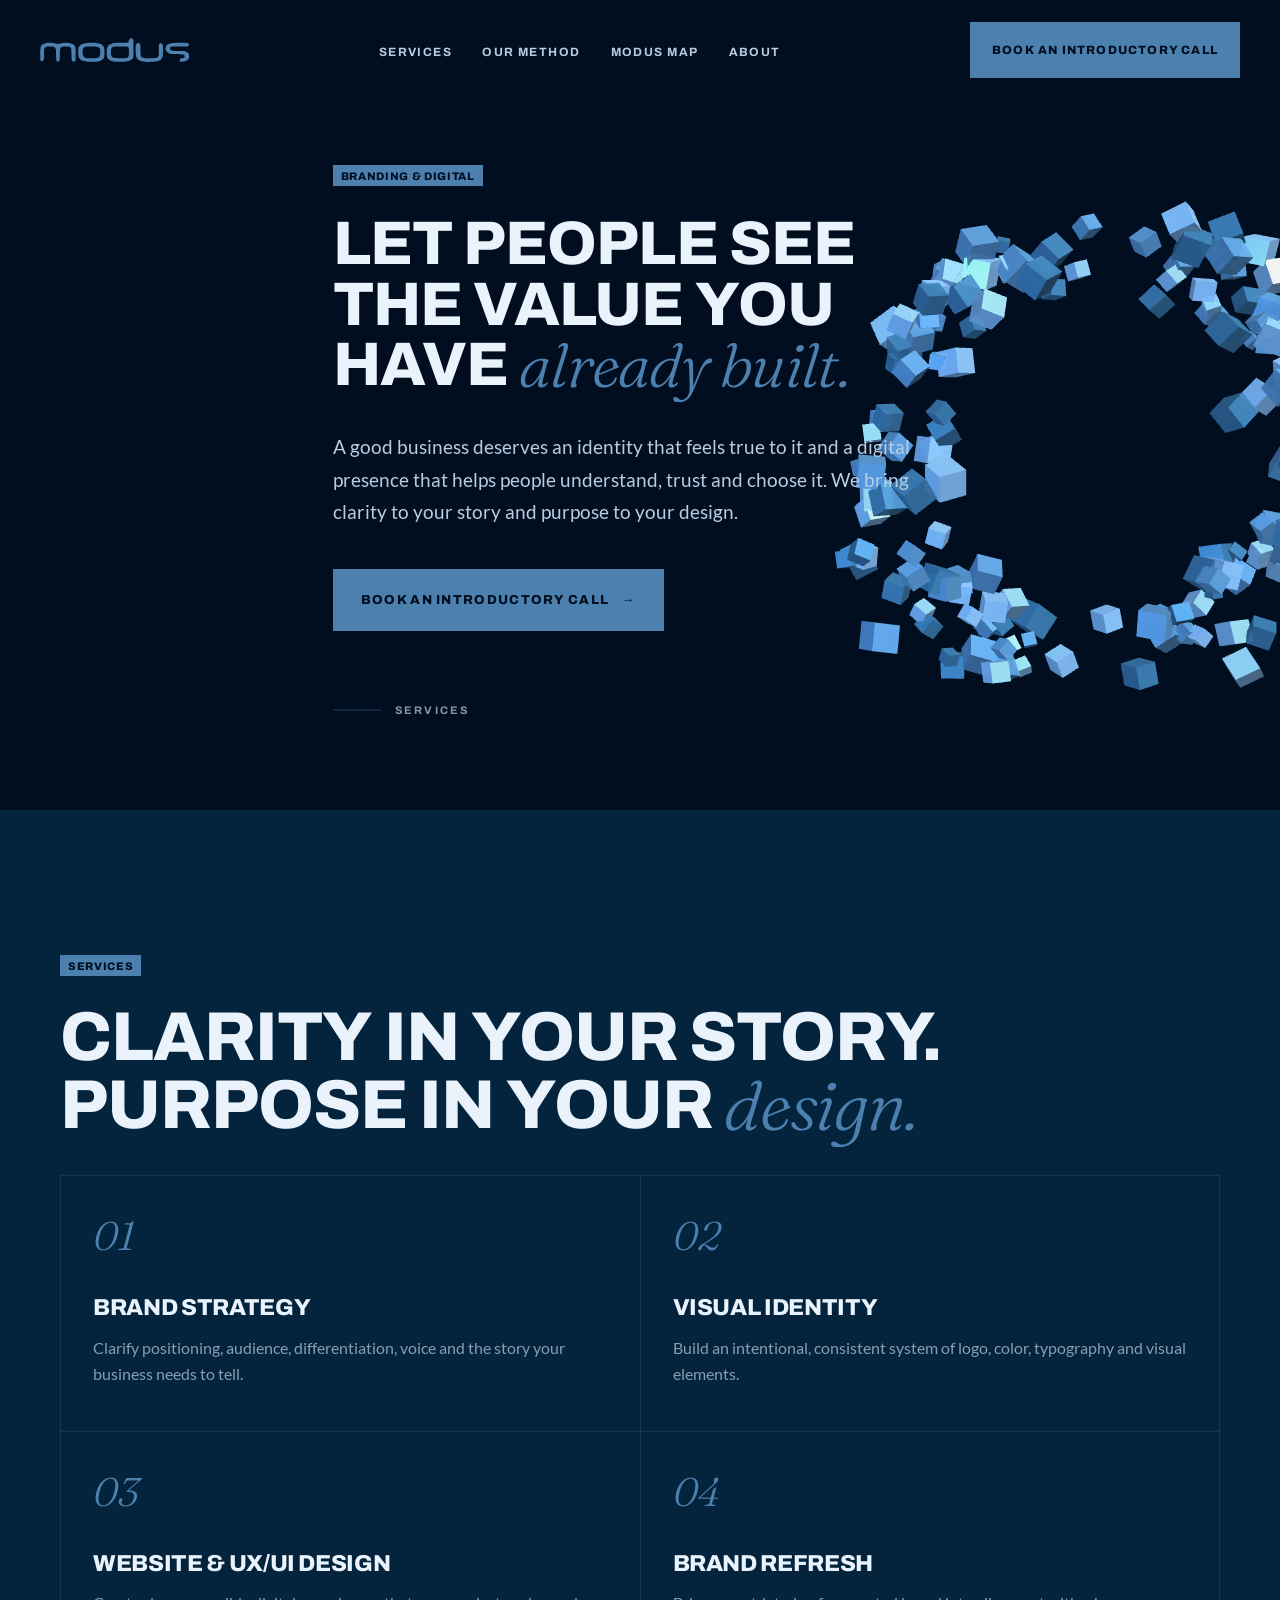
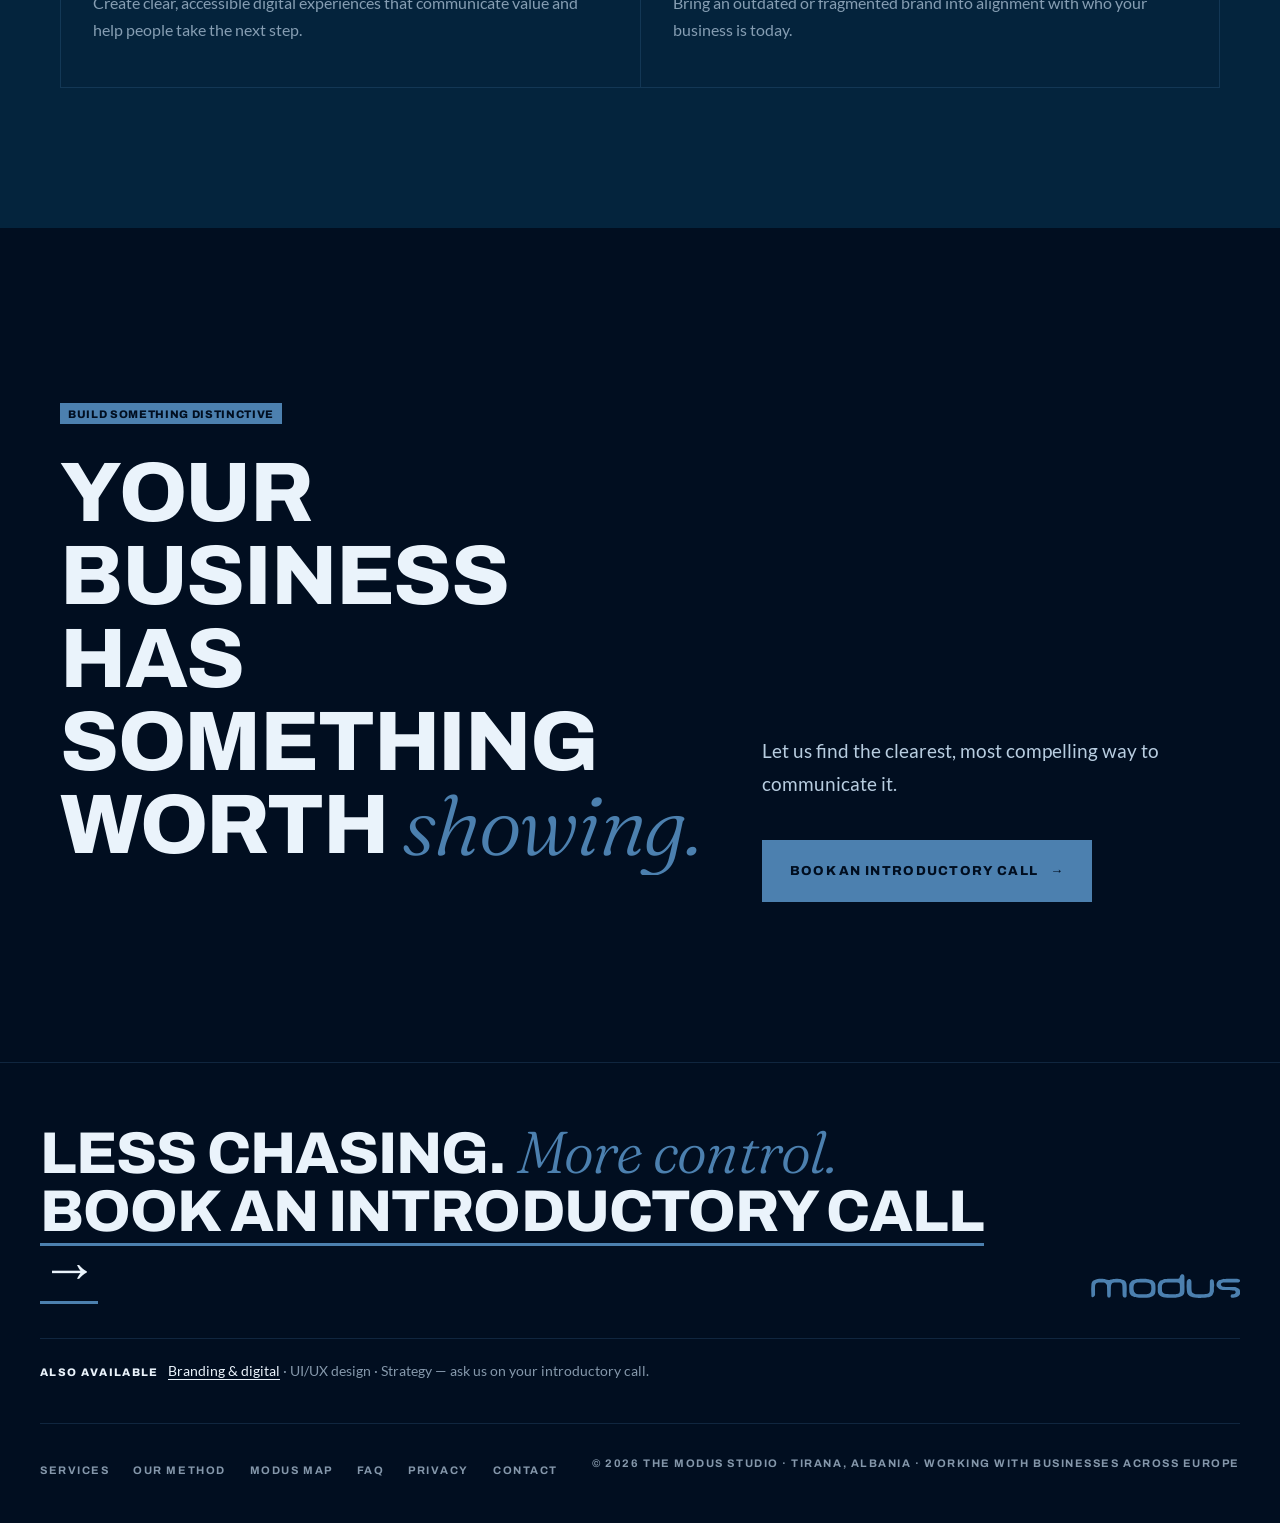
==== commit 5498479e: "Add Services section: business plans, AI consultancy, design thinking, AI onboarding - New homepage " ====
--- a/branding-digital.html
+++ b/branding-digital.html
@@ -32,11 +32,11 @@
 
 <header class="hdr">
   <a href="index.html" class="logo" aria-label="The Modus Studio — home"><svg viewBox="0 0 411 66"><use href="#modus-logo"/></svg></a>
-  <ul class="nav"><li><a href="our-approach.html">Our Method</a></li><li><a href="map.html">Modus Map</a></li><li><a href="index.html#about">About</a></li></ul>
+  <ul class="nav"><li><a href="index.html#services">Services</a></li><li><a href="our-approach.html">Our Method</a></li><li><a href="map.html">Modus Map</a></li><li><a href="index.html#about">About</a></li></ul>
   <a href="contact.html" class="talk">Book an introductory call</a>
   <button class="menu-btn" id="menuBtn" aria-expanded="false" aria-controls="menu"><span class="o">Menu</span><span class="c">Close</span></button>
 </header>
-<div class="menu" id="menu"><nav aria-label="Mobile"><a href="index.html">Home</a><a href="our-approach.html">Our Method</a><a href="map.html">Modus Map</a><a href="index.html#about">About</a><a href="contact.html"><em>Book an introductory call</em></a></nav><p class="menu-foot">The Modus Studio · Tirana, Albania · Working across Europe</p></div>
+<div class="menu" id="menu"><nav aria-label="Mobile"><a href="index.html">Home</a><a href="index.html#services">Services</a><a href="our-approach.html">Our Method</a><a href="map.html">Modus Map</a><a href="index.html#about">About</a><a href="contact.html"><em>Book an introductory call</em></a></nav><p class="menu-foot">The Modus Studio · Tirana, Albania · Working across Europe</p></div>
 
 <main>
 <section class="hero sub">
@@ -73,7 +73,7 @@
   <a href="index.html" class="foot-logo" aria-label="The Modus Studio"><svg viewBox="0 0 411 66"><use href="#modus-logo"/></svg></a>
   <p class="also"><b>Also available</b><a href="branding-digital.html">Branding &amp; digital</a> · UI/UX design · Strategy — ask us on your introductory call.</p>
   <div class="foot-bottom">
-    <ul class="foot-links"><li><a href="our-approach.html">Our Method</a></li><li><a href="map.html">Modus Map</a></li><li><a href="index.html#faq">FAQ</a></li><li><a href="privacy.html">Privacy</a></li><li><a href="contact.html">Contact</a></li></ul>
+    <ul class="foot-links"><li><a href="index.html#services">Services</a></li><li><a href="our-approach.html">Our Method</a></li><li><a href="map.html">Modus Map</a></li><li><a href="index.html#faq">FAQ</a></li><li><a href="privacy.html">Privacy</a></li><li><a href="contact.html">Contact</a></li></ul>
     <p>© 2026 The Modus Studio · Tirana, Albania · Working with businesses across Europe</p>
   </div>
 </footer>
--- a/styles.css
+++ b/styles.css
@@ -438,3 +438,25 @@
 @media (max-width:620px){.hero h1{max-width:none}}
 .hero.sub h1{max-width:min(700px,48vw);font-size:clamp(38px,4.8vw,80px)}
 @media (max-width:620px){.hero.sub h1{max-width:none}}
+
+/* ── services list (Sparkk-style: big titles that turn italic on hover) ── */
+.svc-list{list-style:none;border-top:1px solid var(--line);margin-top:20px}
+.svc{display:grid;grid-template-columns:80px 1fr 64px;gap:24px;align-items:center;padding:34px 0;border-bottom:1px solid var(--line);position:relative}
+.svc .n{font-family:var(--serif);font-style:italic;font-weight:300;font-size:34px;color:var(--num,var(--accent));line-height:1}
+.svc h3{font-size:clamp(28px,4vw,58px);line-height:1;letter-spacing:-.02em;transition:transform .5s var(--ease)}
+.svc h3 .it{display:none;font-family:var(--serif);font-style:italic;font-weight:300;text-transform:none;color:var(--accent);letter-spacing:-.02em}
+.svc p{margin-top:14px;max-width:720px;color:var(--text);font-size:17px}
+.svc .go{width:56px;height:56px;display:grid;place-items:center;background:var(--fill);color:var(--fill-ink);font-family:var(--display);font-weight:800;font-size:20px;transition:transform .45s var(--ease)}
+@media (hover:hover){
+  .svc:hover h3{transform:translateX(14px)}
+  .svc:hover h3 .tx{display:none}
+  .svc:hover h3 .it{display:inline}
+  .svc:hover .go{transform:rotate(-8deg)}
+}
+.svc:focus-within h3 .tx{display:none}
+.svc:focus-within h3 .it{display:inline}
+@media (max-width:620px){
+  .svc{grid-template-columns:1fr auto;gap:14px;padding:28px 0}
+  .svc .n{grid-column:1 / -1;font-size:28px}
+  .svc .go{width:46px;height:46px}
+}
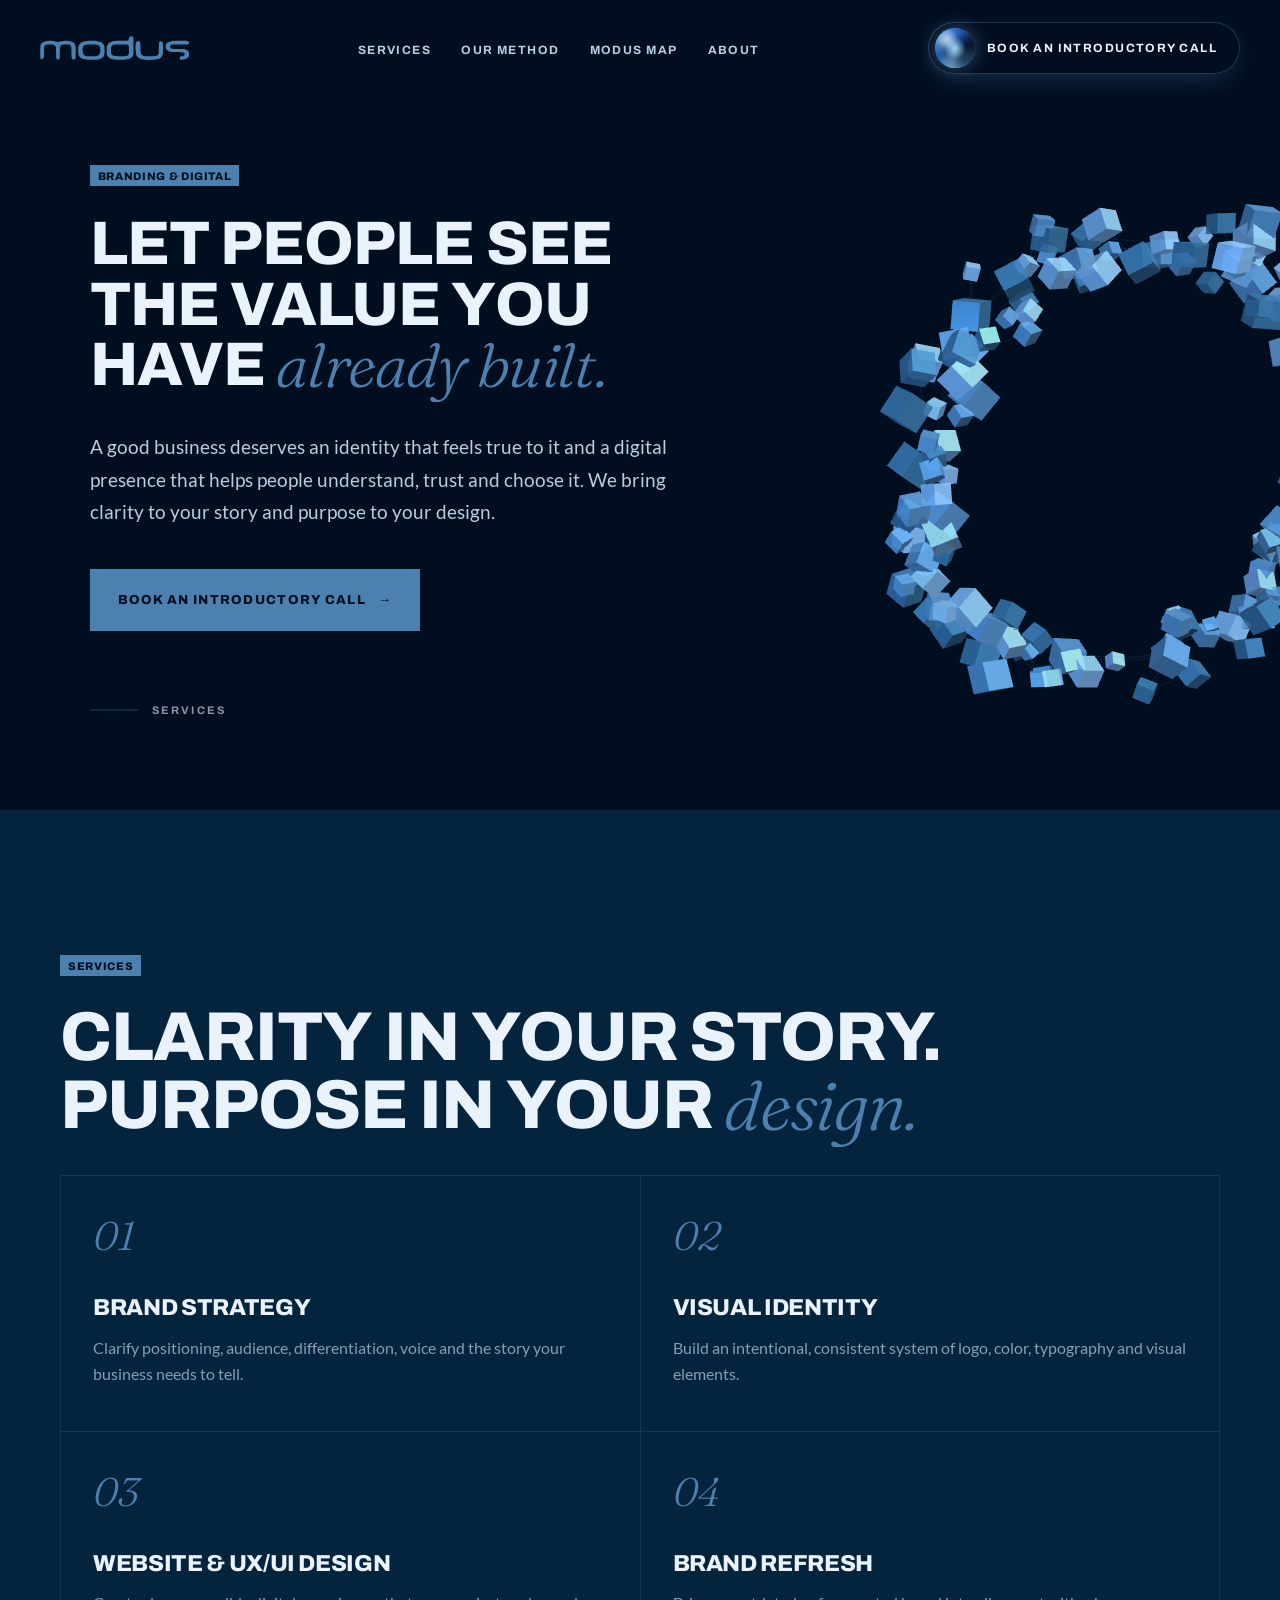
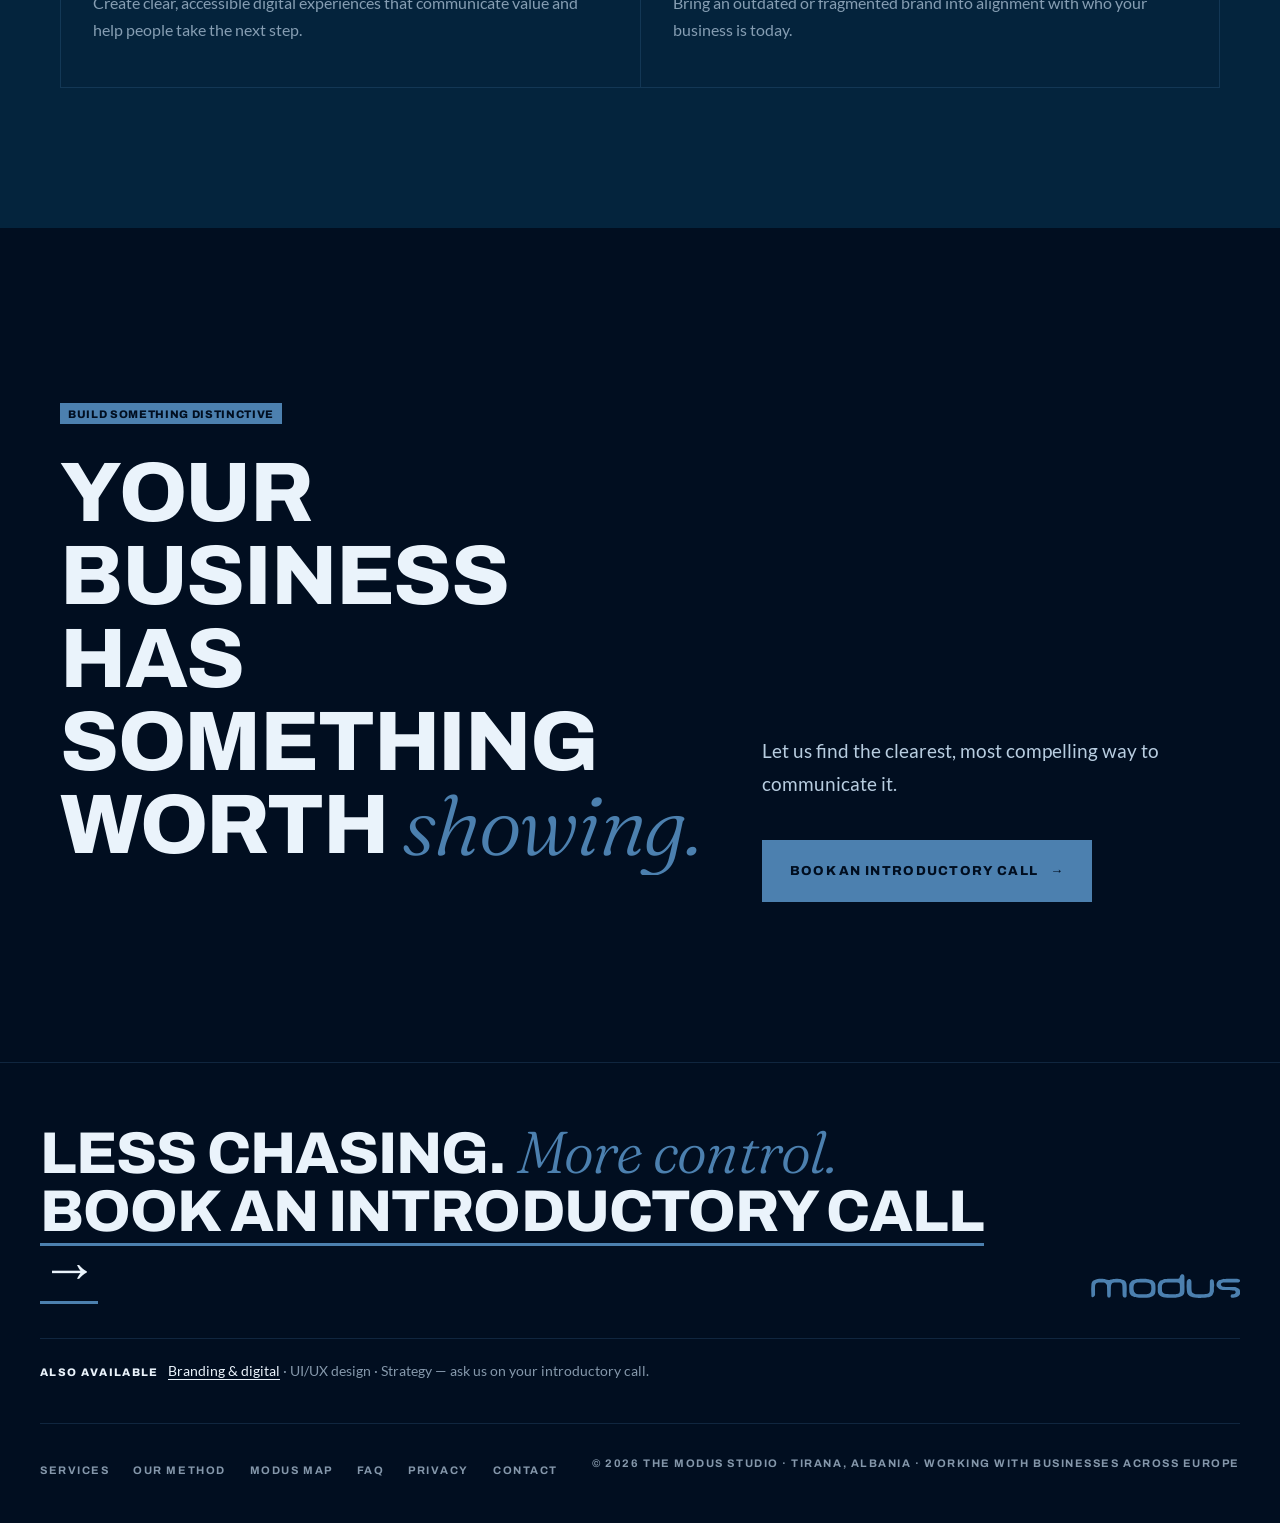
==== commit b3baa298: "Fix hero centring on wide screens; add swirling orb to the header button - Hero text block now fills" ====
--- a/branding-digital.html
+++ b/branding-digital.html
@@ -33,7 +33,7 @@
 <header class="hdr">
   <a href="index.html" class="logo" aria-label="The Modus Studio — home"><svg viewBox="0 0 411 66"><use href="#modus-logo"/></svg></a>
   <ul class="nav"><li><a href="index.html#services">Services</a></li><li><a href="our-approach.html">Our Method</a></li><li><a href="map.html">Modus Map</a></li><li><a href="index.html#about">About</a></li></ul>
-  <a href="contact.html" class="talk">Book an introductory call</a>
+  <a href="contact.html" class="talk orb-btn"><span class="orb" aria-hidden="true"><i></i></span><span class="lbl">Book an introductory call</span></a>
   <button class="menu-btn" id="menuBtn" aria-expanded="false" aria-controls="menu"><span class="o">Menu</span><span class="c">Close</span></button>
 </header>
 <div class="menu" id="menu"><nav aria-label="Mobile"><a href="index.html">Home</a><a href="index.html#services">Services</a><a href="our-approach.html">Our Method</a><a href="map.html">Modus Map</a><a href="index.html#about">About</a><a href="contact.html"><em>Book an introductory call</em></a></nav><p class="menu-foot">The Modus Studio · Tirana, Albania · Working across Europe</p></div>
--- a/styles.css
+++ b/styles.css
@@ -460,3 +460,24 @@
   .svc .n{grid-column:1 / -1;font-size:28px}
   .svc .go{width:46px;height:46px}
 }
+
+/* hero text sits left on wide screens, away from the ball */
+.hero .wrap{max-width:none;padding-left:max(40px,7vw);padding-right:40px}
+@media (max-width:960px){.hero .wrap{padding-left:24px;padding-right:24px}}
+
+/* hero: the text block fills the width instead of being centred as a flex item */
+.hero .wrap{width:100%;margin:0}
+
+/* ── "Book an introductory call" pill with a swirling orb (inspired by mammoth.tech) ── */
+.talk.orb-btn{display:inline-flex;align-items:center;gap:12px;height:52px;padding:0 22px 0 6px;border-radius:999px;background:rgba(1,14,32,.82);color:#eaf3fb;border:1px solid rgba(116,163,209,.28);box-shadow:0 8px 30px -12px rgba(76,128,175,.55);transition:transform .45s var(--ease),border-color .3s,box-shadow .4s}
+.talk.orb-btn:hover{transform:translateY(-1px);background:rgba(1,14,32,.82);border-color:rgba(116,163,209,.6);box-shadow:0 10px 40px -10px rgba(116,163,209,.75)}
+.orb{position:relative;flex:none;width:40px;height:40px;border-radius:50%;overflow:hidden;isolation:isolate;background:#0A3957;box-shadow:inset 0 0 0 1px rgba(218,249,255,.15),0 0 18px rgba(116,163,209,.45);transition:transform .5s var(--ease),box-shadow .4s}
+.orb::before{content:"";position:absolute;inset:-30%;background:conic-gradient(from 0deg,#2E6FD8,#010E20 22%,#4C80AF 40%,#9CD3FF 52%,#1B4F9C 68%,#74A3D1 84%,#2E6FD8);filter:blur(3px);animation:orb-swirl 4.5s linear infinite}
+.orb::after{content:"";position:absolute;inset:0;border-radius:50%;background:radial-gradient(circle at 30% 26%,rgba(255,255,255,.55),rgba(255,255,255,0) 26%),radial-gradient(circle at 70% 78%,rgba(1,14,32,.6),rgba(1,14,32,0) 60%)}
+.orb i{position:absolute;inset:22%;border-radius:50%;background:radial-gradient(circle,rgba(156,211,255,.9),rgba(46,111,216,0) 70%);mix-blend-mode:screen;animation:orb-pulse 3.2s ease-in-out infinite;z-index:1}
+.talk.orb-btn:hover .orb{transform:scale(1.1);box-shadow:inset 0 0 0 1px rgba(218,249,255,.3),0 0 26px rgba(116,163,209,.8)}
+.talk.orb-btn:hover .orb::before{animation-duration:2.4s}
+.talk.orb-btn span.lbl{font-family:var(--display);font-weight:700;font-size:12px;letter-spacing:.12em;text-transform:uppercase}
+@keyframes orb-swirl{to{transform:rotate(360deg)}}
+@keyframes orb-pulse{0%,100%{transform:scale(.75);opacity:.55}50%{transform:scale(1.1);opacity:.95}}
+@media (prefers-reduced-motion:reduce){.orb::before,.orb i{animation:none!important}}
